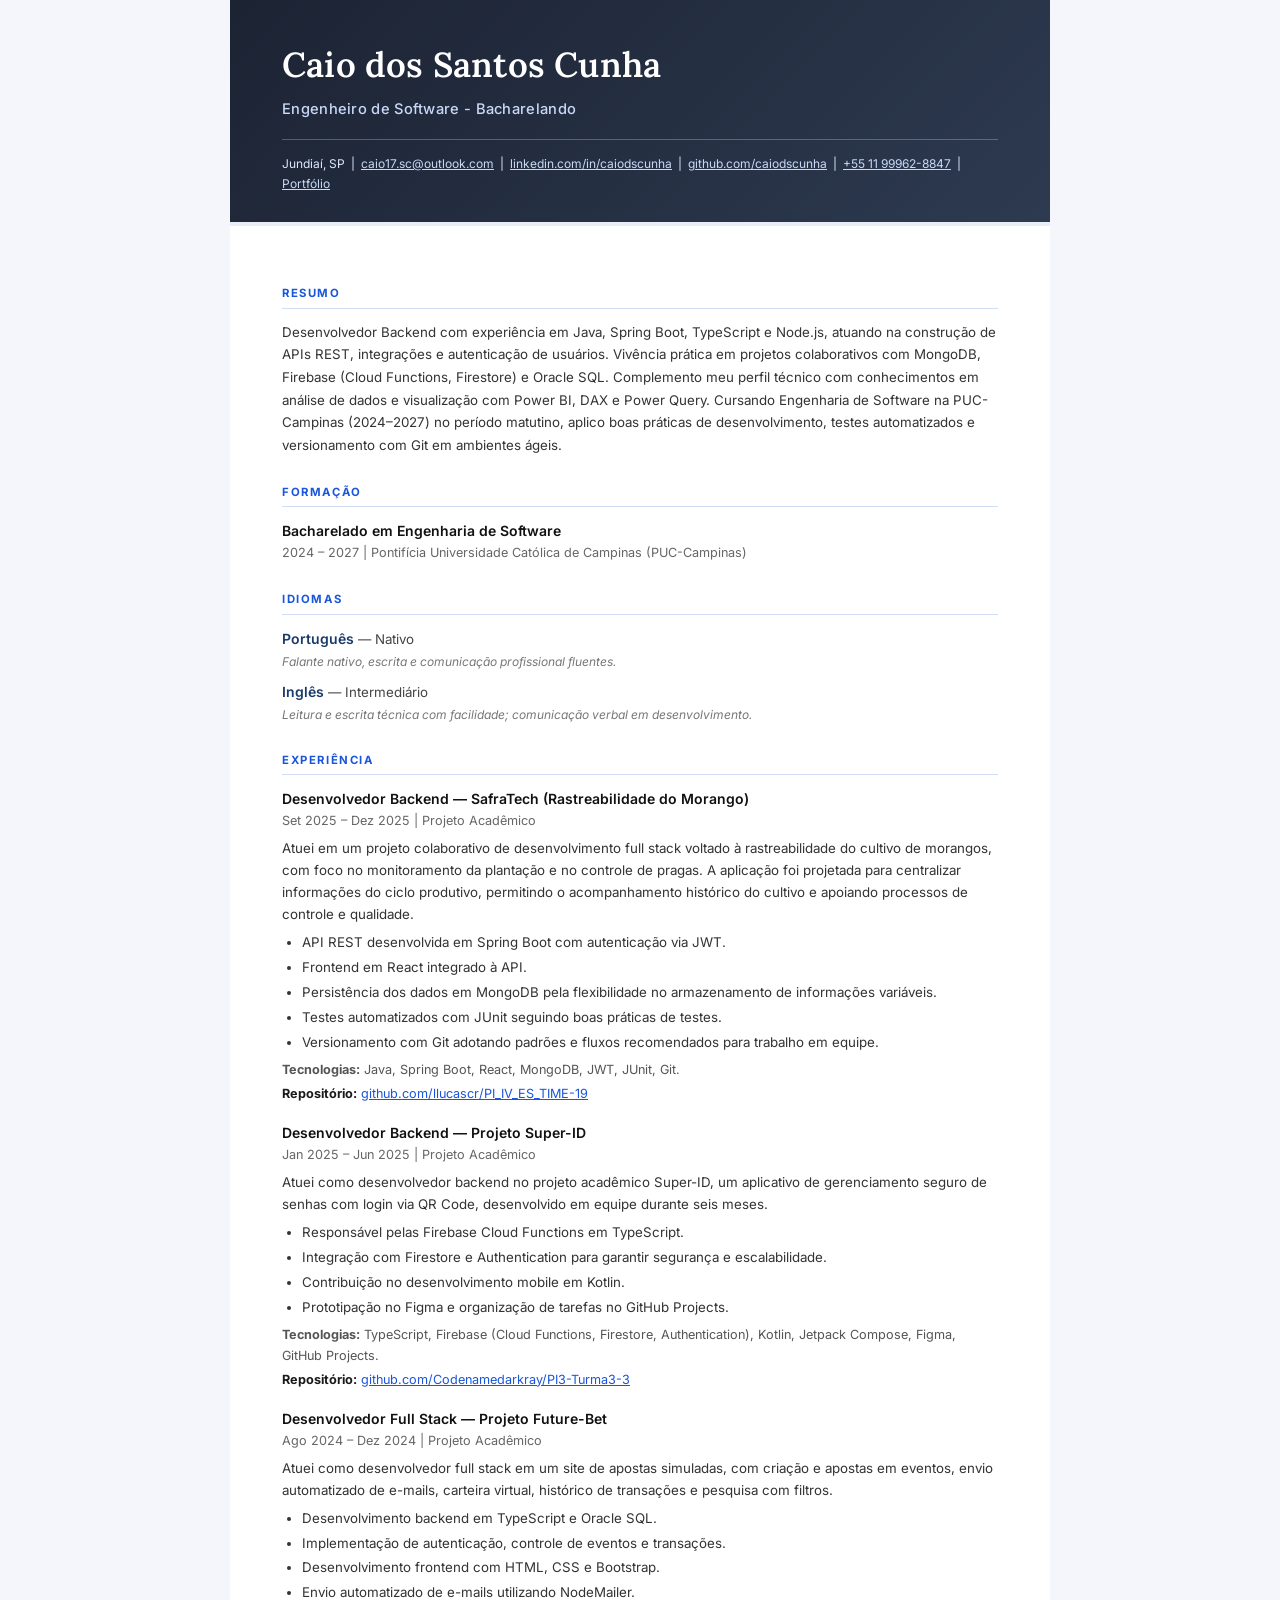
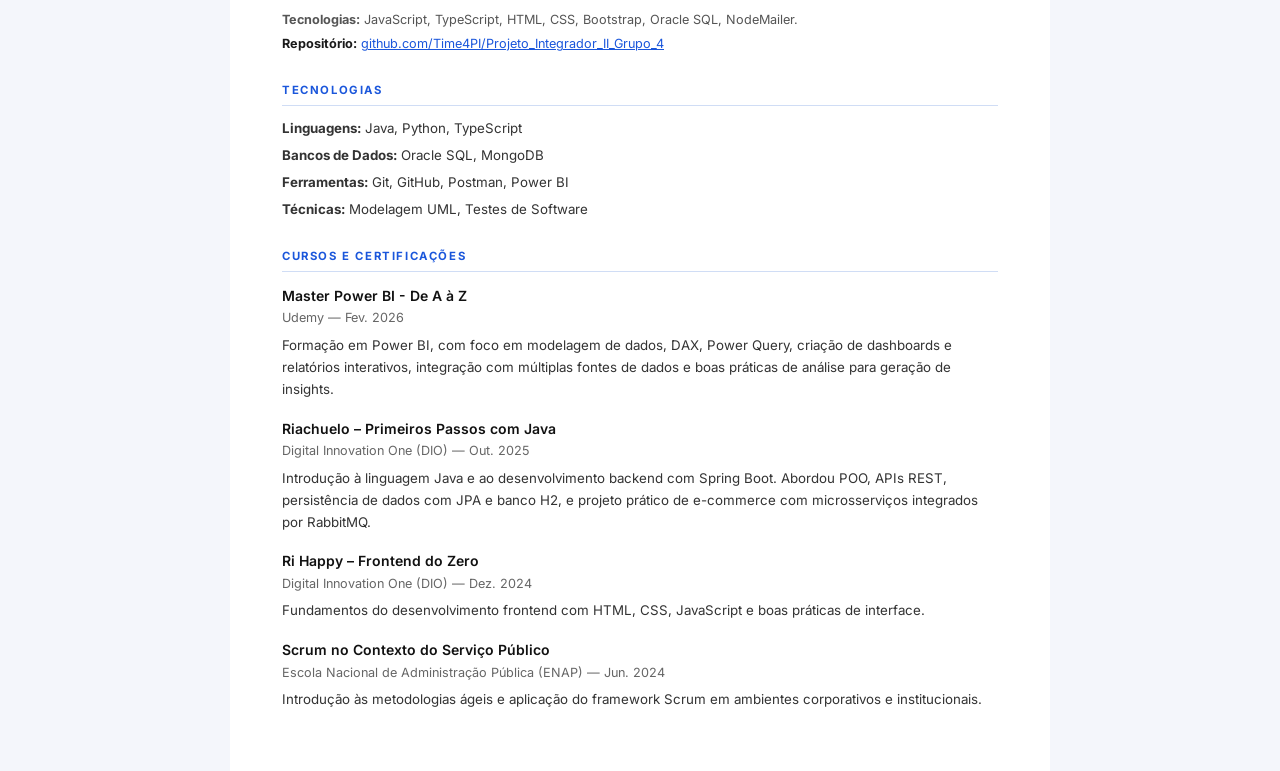
==== curriculo.html @ a4c6a760 "Add files via upload" ====
<!-- Para gerar PDF: https://www.ilovepdf.com/html-to-pdf -->
<!DOCTYPE html>
<html lang="pt-BR">

<head>
    <meta charset="UTF-8">
    <title>Caio Cunha - Currículo</title>
    <link
        href="https://fonts.googleapis.com/css2?family=Inter:wght@400;500;600;700&family=Lora:wght@400;600&display=swap"
        rel="stylesheet">

    <style>
        * {
            box-sizing: border-box;
            margin: 0;
            padding: 0;
        }

        body {
            font-family: 'Inter', Arial, sans-serif;
            font-size: 10.5pt;
            line-height: 1.65;
            color: #1a1a1a;
            background: #f4f6fb;
            max-width: 820px;
            margin: 0 auto;
        }

        /* ── CABEÇALHO ── */
        .header-block {
            background: linear-gradient(135deg, #1c2333 0%, #2d3a50 100%);
            color: #fff;
            padding: 36px 52px 28px;
            margin-bottom: 0;
        }

        .header-block h1 {
            font-family: 'Lora', Georgia, serif;
            font-size: 26pt;
            font-weight: 600;
            color: #fff;
            letter-spacing: 0.2px;
            margin-bottom: 4px;
        }

        .header-block .subtitle {
            font-size: 11pt;
            font-weight: 500;
            color: #c8d9f8;
            margin-bottom: 18px;
            letter-spacing: 0.3px;
        }

        /* CONTATO no cabeçalho */
        .contact {
            font-size: 9pt;
            color: #dce8ff;
            padding-top: 14px;
            border-top: 1px solid rgba(255, 255, 255, 0.25);
        }

        .contact a {
            color: #c8d9f8;
            text-decoration: underline;
        }

        /* ── CORPO PRINCIPAL ── */
        .main-content {
            background: #fff;
            padding: 32px 52px 44px;
            border-top: 4px solid #e8edf8;
        }

        /* ── SEÇÕES ── */
        h2 {
            font-family: 'Inter', Arial, sans-serif;
            font-size: 8.5pt;
            font-weight: 700;
            text-transform: uppercase;
            letter-spacing: 1.6px;
            color: #1a56db;
            border-bottom: 1.5px solid #d0ddf5;
            padding-bottom: 5px;
            margin-top: 26px;
            margin-bottom: 12px;
        }

        /* RESUMO */
        .resumo-text {
            font-size: 10pt;
            color: #333;
            line-height: 1.7;
        }

        /* FORMAÇÃO */
        .entry {
            margin-bottom: 16px;
        }

        .entry h3 {
            font-size: 10.5pt;
            font-weight: 600;
            color: #111;
            margin-bottom: 1px;
        }

        .entry .meta {
            font-size: 9.5pt;
            color: #666;
            margin-bottom: 6px;
        }

        .entry p {
            font-size: 10pt;
            color: #333;
            margin-bottom: 6px;
            line-height: 1.65;
        }

        .entry ul {
            padding-left: 20px;
            margin-bottom: 6px;
        }

        .entry ul li {
            font-size: 10pt;
            color: #333;
            margin-bottom: 3px;
        }

        .entry .tech {
            font-size: 9.5pt;
            color: #555;
            margin-top: 6px;
        }

        .entry .repo {
            font-size: 9.5pt;
            margin-top: 3px;
        }

        .entry .repo a {
            color: #1a56db;
            text-decoration: underline;
        }

        /* ── IDIOMAS ── */
        .lang-entry {
            margin-bottom: 8px;
        }

        .lang-name {
            font-size: 10.5pt;
            font-weight: 600;
            color: #1a3a6b;
        }

        .lang-level {
            font-size: 10pt;
            color: #444;
        }

        .lang-desc {
            font-size: 9pt;
            color: #777;
            font-style: italic;
            margin-top: 1px;
        }

        /* ── TECNOLOGIAS ── */
        .skills-block p {
            font-size: 10pt;
            color: #333;
            margin-bottom: 5px;
        }

        /* ── PRINT / PDF ── */
        @page {
            margin: 0;
        }

        @media print {
            body {
                background: #fff;
                max-width: 100%;
                margin: 0;
                padding: 0;
            }

            .header-block {
                padding: 24px 36px 20px;
                print-color-adjust: exact;
                -webkit-print-color-adjust: exact;
            }

            .main-content {
                padding: 20px 36px 30px;
            }

            a {
                color: inherit !important;
            }

            .entry .repo a {
                color: #1a56db !important;
            }

            .contact a {
                color: #c8d9f8 !important;
            }

            h2 {
                margin-top: 18px;
                letter-spacing: 0;
            }
        }
    </style>
</head>

<body>

    <!-- CABEÇALHO COLORIDO -->
    <div class="header-block">
        <h1>Caio dos Santos Cunha</h1>
        <div class="subtitle">Engenheiro de Software - Bacharelando</div>
        <div class="contact">
            Jundiaí, SP &nbsp;|&nbsp;
            <a href="mailto:caio17.sc@outlook.com">caio17.sc@outlook.com</a> &nbsp;|&nbsp;
            <a href="https://www.linkedin.com/in/caiodscunha" target="_blank">linkedin.com/in/caiodscunha</a>
            &nbsp;|&nbsp;
            <a href="https://github.com/caiodscunha" target="_blank">github.com/caiodscunha</a> &nbsp;|&nbsp;
            <a href="tel:+5511999628847">+55 11 99962-8847</a> &nbsp;|&nbsp;
            <a href="index.html" target="_blank">Portfólio</a>
        </div>
    </div>

    <!-- CONTEÚDO PRINCIPAL -->
    <div class="main-content">

        <h2>Resumo</h2>
        <p class="resumo-text">
            Desenvolvedor Backend com experiência em Java, Spring Boot, TypeScript e Node.js, atuando na construção de
            APIs REST, integrações e autenticação de usuários. Vivência prática em projetos colaborativos com MongoDB,
            Firebase (Cloud Functions, Firestore) e Oracle SQL. Complemento meu perfil técnico com conhecimentos em
            análise de dados e visualização com Power BI, DAX e Power Query. Cursando Engenharia de Software na
            PUC-Campinas (2024–2027) no período matutino, aplico boas práticas de desenvolvimento, testes automatizados
            e versionamento com Git em ambientes ágeis.
        </p>

        <h2>Formação</h2>
        <div class="entry">
            <h3>Bacharelado em Engenharia de Software</h3>
            <div class="meta">2024 – 2027 | Pontifícia Universidade Católica de Campinas (PUC-Campinas)</div>
        </div>

        <h2>Idiomas</h2>

        <div class="lang-entry">
            <span class="lang-name">Português</span>
            <span class="lang-level"> — Nativo</span>
            <div class="lang-desc">Falante nativo, escrita e comunicação profissional fluentes.</div>
        </div>

        <div class="lang-entry">
            <span class="lang-name">Inglês</span>
            <span class="lang-level"> — Intermediário</span>
            <div class="lang-desc">Leitura e escrita técnica com facilidade; comunicação verbal em desenvolvimento.
            </div>
        </div>

        <h2>Experiência</h2>

        <div class="entry">
            <h3>Desenvolvedor Backend — SafraTech (Rastreabilidade do Morango)</h3>
            <div class="meta">Set 2025 – Dez 2025 | Projeto Acadêmico</div>
            <p>
                Atuei em um projeto colaborativo de desenvolvimento full stack voltado à rastreabilidade do cultivo de
                morangos, com foco no monitoramento da plantação e no controle de pragas. A aplicação foi projetada
                para centralizar informações do ciclo produtivo, permitindo o acompanhamento histórico do cultivo e
                apoiando processos de controle e qualidade.
            </p>
            <ul>
                <li>API REST desenvolvida em Spring Boot com autenticação via JWT.</li>
                <li>Frontend em React integrado à API.</li>
                <li>Persistência dos dados em MongoDB pela flexibilidade no armazenamento de informações variáveis.</li>
                <li>Testes automatizados com JUnit seguindo boas práticas de testes.</li>
                <li>Versionamento com Git adotando padrões e fluxos recomendados para trabalho em equipe.</li>
            </ul>
            <div class="tech"><strong>Tecnologias:</strong> Java, Spring Boot, React, MongoDB, JWT, JUnit, Git.</div>
            <div class="repo"><strong>Repositório:</strong> <a href="https://github.com/llucascr/PI_IV_ES_TIME-19"
                    target="_blank">github.com/llucascr/PI_IV_ES_TIME-19</a></div>
        </div>

        <div class="entry" style="page-break-before: always;">
            <h3>Desenvolvedor Backend — Projeto Super-ID</h3>
            <div class="meta">Jan 2025 – Jun 2025 | Projeto Acadêmico</div>
            <p>
                Atuei como desenvolvedor backend no projeto acadêmico Super-ID, um aplicativo de gerenciamento seguro de
                senhas com login via QR Code, desenvolvido em equipe durante seis meses.
            </p>
            <ul>
                <li>Responsável pelas Firebase Cloud Functions em TypeScript.</li>
                <li>Integração com Firestore e Authentication para garantir segurança e escalabilidade.</li>
                <li>Contribuição no desenvolvimento mobile em Kotlin.</li>
                <li>Prototipação no Figma e organização de tarefas no GitHub Projects.</li>
            </ul>
            <div class="tech"><strong>Tecnologias:</strong> TypeScript, Firebase (Cloud Functions, Firestore,
                Authentication), Kotlin, Jetpack Compose, Figma, GitHub Projects.</div>
            <div class="repo"><strong>Repositório:</strong> <a href="https://github.com/Codenamedarkray/PI3-Turma3-3"
                    target="_blank">github.com/Codenamedarkray/PI3-Turma3-3</a></div>
        </div>

        <div class="entry" style="page-break-inside: avoid;">
            <h3>Desenvolvedor Full Stack — Projeto Future-Bet</h3>
            <div class="meta">Ago 2024 – Dez 2024 | Projeto Acadêmico</div>
            <p>
                Atuei como desenvolvedor full stack em um site de apostas simuladas, com criação e apostas em eventos,
                envio automatizado de e-mails, carteira virtual, histórico de transações e pesquisa com filtros.
            </p>
            <ul>
                <li>Desenvolvimento backend em TypeScript e Oracle SQL.</li>
                <li>Implementação de autenticação, controle de eventos e transações.</li>
                <li>Desenvolvimento frontend com HTML, CSS e Bootstrap.</li>
                <li>Envio automatizado de e-mails utilizando NodeMailer.</li>
            </ul>
            <div class="tech"><strong>Tecnologias:</strong> JavaScript, TypeScript, HTML, CSS, Bootstrap, Oracle SQL,
                NodeMailer.</div>
            <div class="repo"><strong>Repositório:</strong> <a
                    href="https://github.com/Time4PI/Projeto_Integrador_II_Grupo_4"
                    target="_blank">github.com/Time4PI/Projeto_Integrador_II_Grupo_4</a></div>
        </div>

        <h2>Tecnologias</h2>
        <div class="skills-block">
            <p><strong>Linguagens:</strong> Java, Python, TypeScript</p>
            <p><strong>Bancos de Dados:</strong> Oracle SQL, MongoDB</p>
            <p><strong>Ferramentas:</strong> Git, GitHub, Postman, Power BI</p>
            <p><strong>Técnicas:</strong> Modelagem UML, Testes de Software</p>
        </div>

        <h2>Cursos e Certificações</h2>

        <div class="entry">
            <h3>Master Power BI - De A à Z</h3>
            <div class="meta">Udemy — Fev. 2026</div>
            <p>Formação em Power BI, com foco em modelagem de dados, DAX, Power Query, criação de dashboards e
                relatórios interativos, integração com múltiplas fontes de dados e boas práticas de análise para geração
                de insights.</p>
        </div>

        <div class="entry">
            <h3>Riachuelo – Primeiros Passos com Java</h3>
            <div class="meta">Digital Innovation One (DIO) — Out. 2025</div>
            <p>
                Introdução à linguagem Java e ao desenvolvimento backend com Spring Boot. Abordou POO, APIs REST,
                persistência de dados com JPA e banco H2, e projeto prático de e-commerce com microsserviços integrados
                por RabbitMQ.
            </p>
        </div>

        <div class="entry">
            <h3>Ri Happy – Frontend do Zero</h3>
            <div class="meta">Digital Innovation One (DIO) — Dez. 2024</div>
            <p>Fundamentos do desenvolvimento frontend com HTML, CSS, JavaScript e boas práticas de interface.</p>
        </div>

        <div class="entry">
            <h3>Scrum no Contexto do Serviço Público</h3>
            <div class="meta">Escola Nacional de Administração Pública (ENAP) — Jun. 2024</div>
            <p>Introdução às metodologias ágeis e aplicação do framework Scrum em ambientes corporativos e
                institucionais.</p>
        </div>

    </div><!-- /main-content -->

</body>

</html>
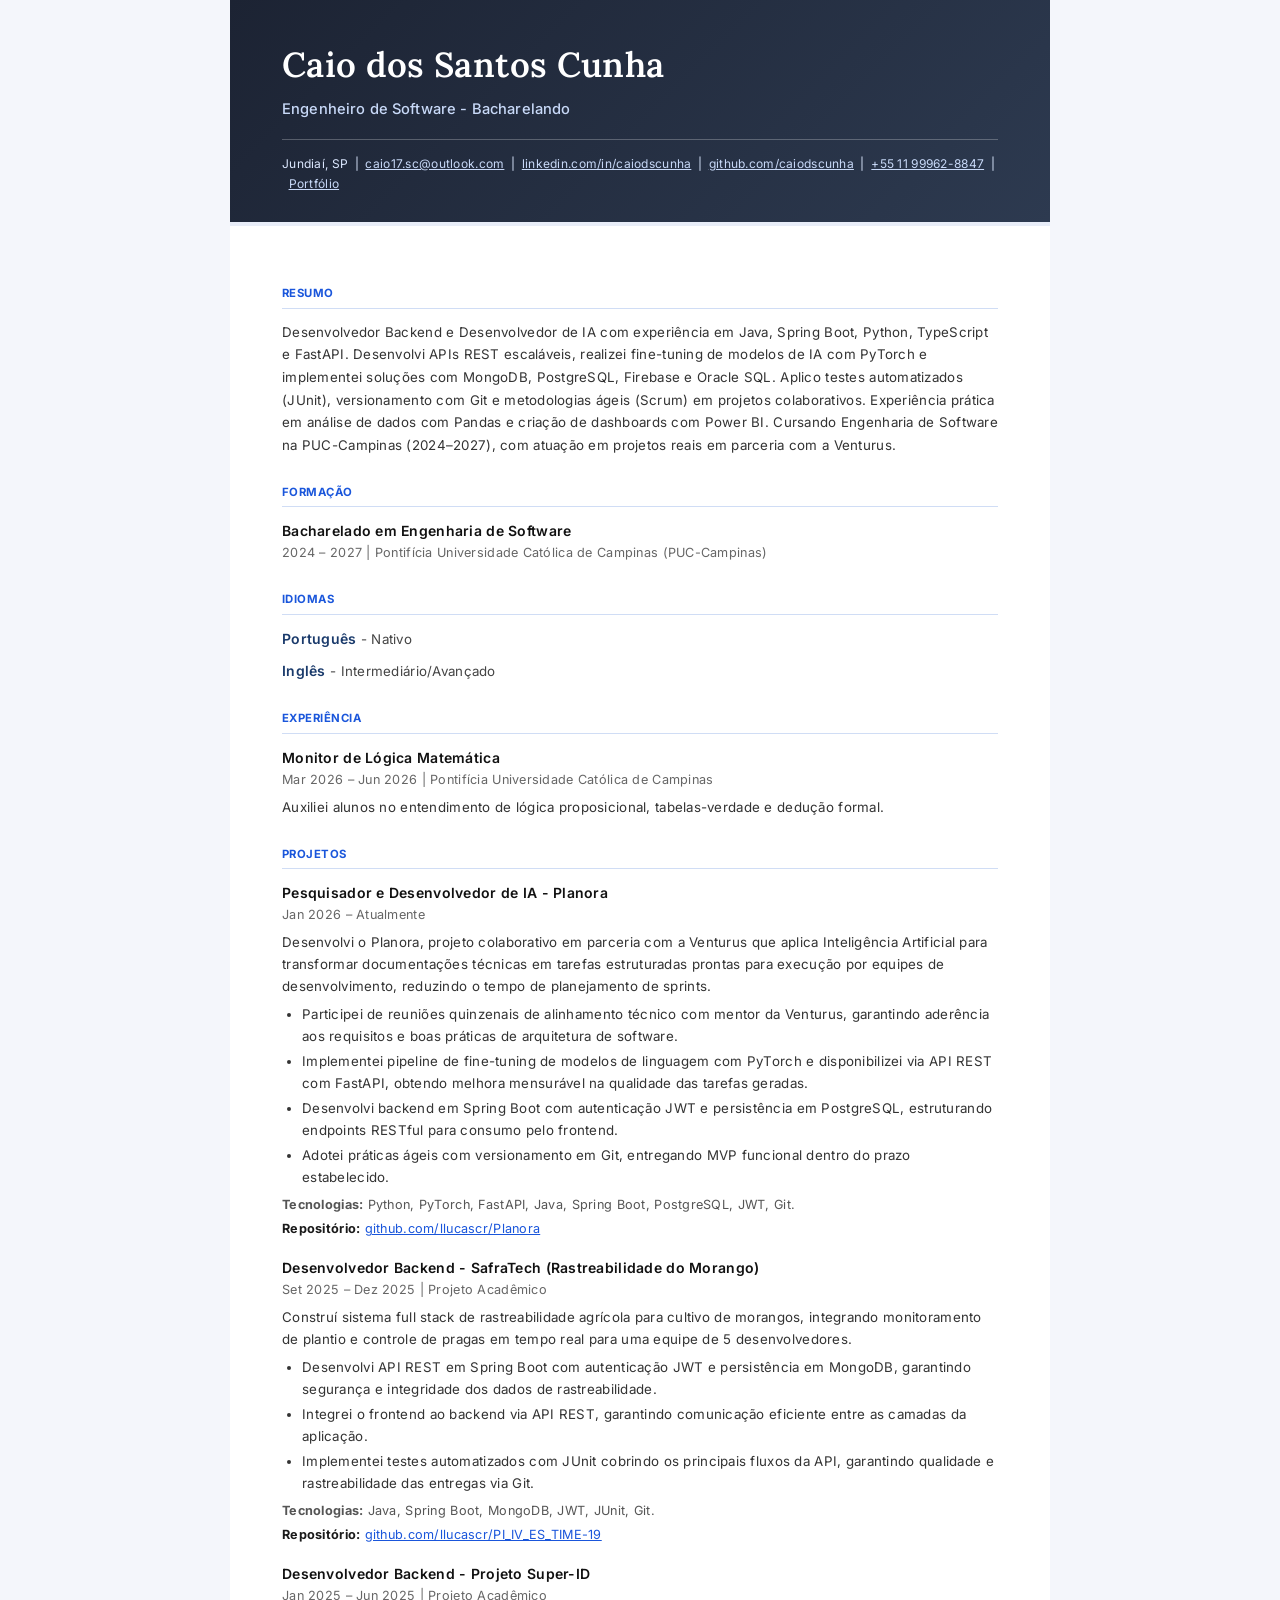
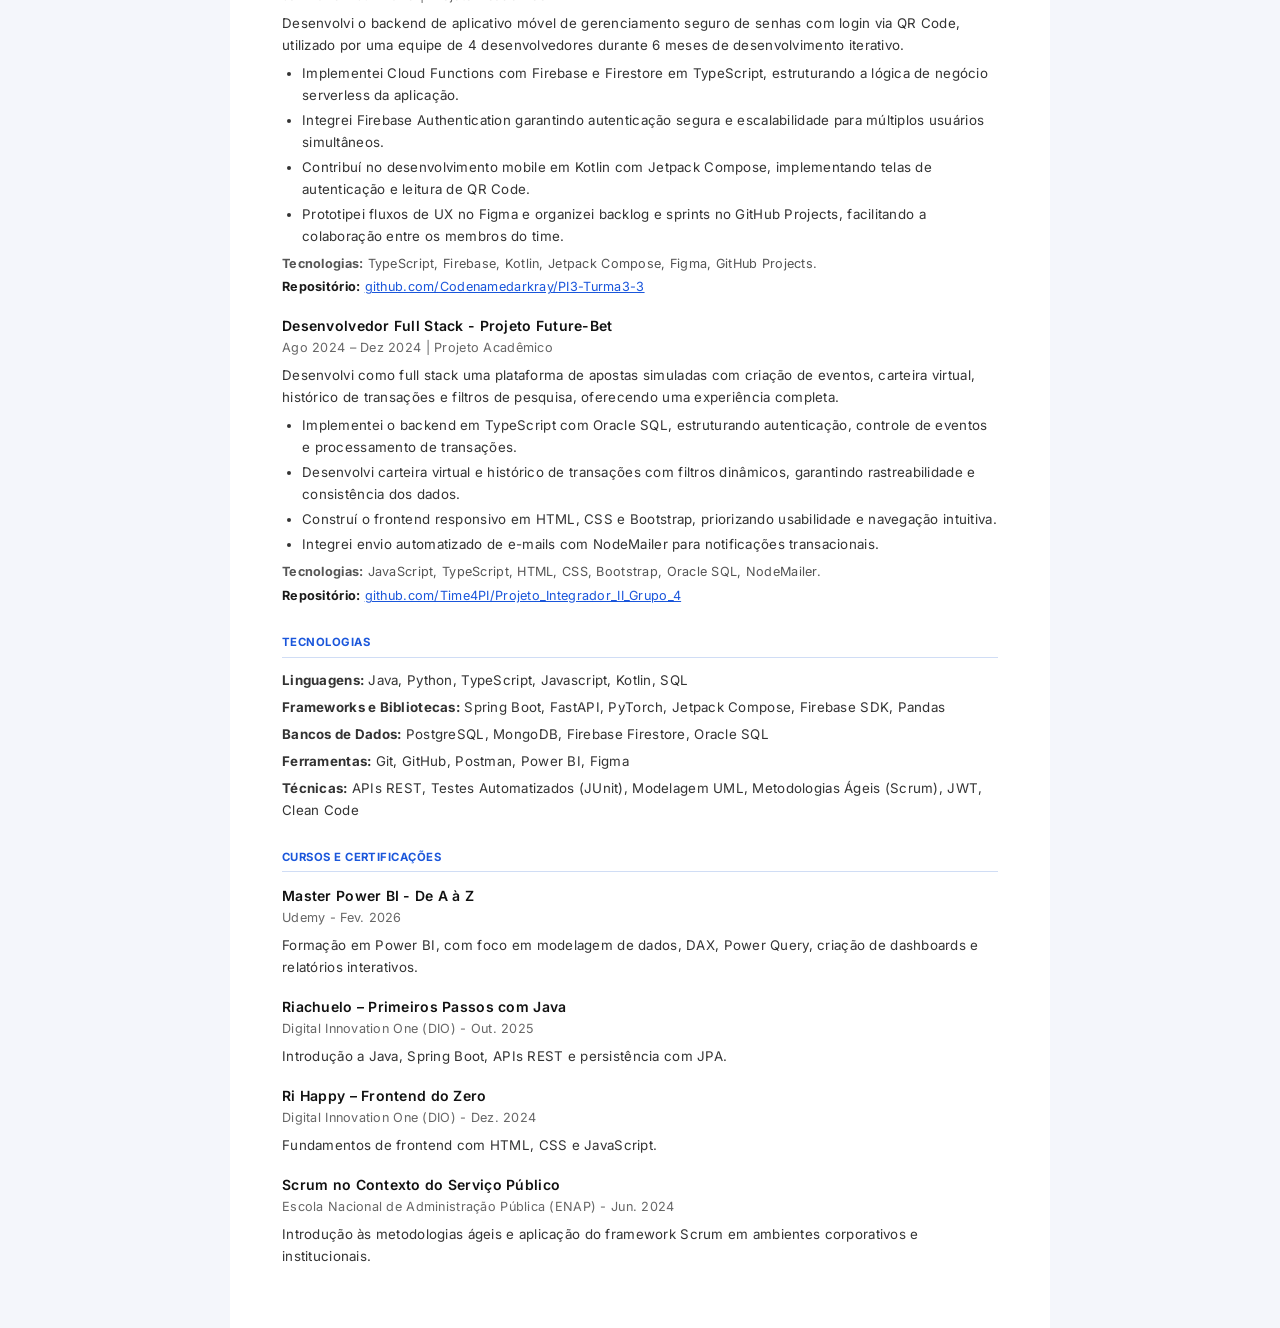
==== commit 5c6178dc: "Revise curriculum with new experiences and skills Updated the curriculum with new experiences, proje" ====
--- a/curriculo.html
+++ b/curriculo.html
@@ -24,6 +24,7 @@
             background: #f4f6fb;
             max-width: 820px;
             margin: 0 auto;
+            letter-spacing: 0.02em;
         }
 
         /* ── CABEÇALHO ── */
@@ -39,8 +40,8 @@
             font-size: 26pt;
             font-weight: 600;
             color: #fff;
-            letter-spacing: 0.2px;
             margin-bottom: 4px;
+            letter-spacing: 0.01em;
         }
 
         .header-block .subtitle {
@@ -48,7 +49,7 @@
             font-weight: 500;
             color: #c8d9f8;
             margin-bottom: 18px;
-            letter-spacing: 0.3px;
+            letter-spacing: 0.01em;
         }
 
         /* CONTATO no cabeçalho */
@@ -77,12 +78,12 @@
             font-size: 8.5pt;
             font-weight: 700;
             text-transform: uppercase;
-            letter-spacing: 1.6px;
             color: #1a56db;
             border-bottom: 1.5px solid #d0ddf5;
             padding-bottom: 5px;
             margin-top: 26px;
             margin-bottom: 12px;
+            letter-spacing: 0.04em;
         }
 
         /* RESUMO */
@@ -211,7 +212,6 @@
 
             h2 {
                 margin-top: 18px;
-                letter-spacing: 0;
             }
         }
     </style>
@@ -230,7 +230,7 @@
             &nbsp;|&nbsp;
             <a href="https://github.com/caiodscunha" target="_blank">github.com/caiodscunha</a> &nbsp;|&nbsp;
             <a href="tel:+5511999628847">+55 11 99962-8847</a> &nbsp;|&nbsp;
-            <a href="index.html" target="_blank">Portfólio</a>
+            <a href="https://caiodscunha.github.io/Portif-lio-Oficial/" target="_blank">Portfólio</a>
         </div>
     </div>
 
@@ -239,12 +239,7 @@
 
         <h2>Resumo</h2>
         <p class="resumo-text">
-            Desenvolvedor Backend com experiência em Java, Spring Boot, TypeScript e Node.js, atuando na construção de
-            APIs REST, integrações e autenticação de usuários. Vivência prática em projetos colaborativos com MongoDB,
-            Firebase (Cloud Functions, Firestore) e Oracle SQL. Complemento meu perfil técnico com conhecimentos em
-            análise de dados e visualização com Power BI, DAX e Power Query. Cursando Engenharia de Software na
-            PUC-Campinas (2024–2027) no período matutino, aplico boas práticas de desenvolvimento, testes automatizados
-            e versionamento com Git em ambientes ágeis.
+            Desenvolvedor Backend e Desenvolvedor de IA com experiência em Java, Spring Boot, Python, TypeScript e FastAPI. Desenvolvi APIs REST escaláveis, realizei fine-tuning de modelos de IA com PyTorch e implementei soluções com MongoDB, PostgreSQL, Firebase e Oracle SQL. Aplico testes automatizados (JUnit), versionamento com Git e metodologias ágeis (Scrum) em projetos colaborativos. Experiência prática em análise de dados com Pandas e criação de dashboards com Power BI. Cursando Engenharia de Software na PUC-Campinas (2024–2027), com atuação em projetos reais em parceria com a Venturus.
         </p>
 
         <h2>Formação</h2>
@@ -257,116 +252,126 @@
 
         <div class="lang-entry">
             <span class="lang-name">Português</span>
-            <span class="lang-level"> — Nativo</span>
-            <div class="lang-desc">Falante nativo, escrita e comunicação profissional fluentes.</div>
+            <span class="lang-level"> - Nativo</span>
         </div>
 
         <div class="lang-entry">
             <span class="lang-name">Inglês</span>
-            <span class="lang-level"> — Intermediário</span>
-            <div class="lang-desc">Leitura e escrita técnica com facilidade; comunicação verbal em desenvolvimento.
-            </div>
+            <span class="lang-level"> - Intermediário/Avançado</span>
         </div>
 
         <h2>Experiência</h2>
 
         <div class="entry">
-            <h3>Desenvolvedor Backend — SafraTech (Rastreabilidade do Morango)</h3>
+            <h3>Monitor de Lógica Matemática</h3>
+            <div class="meta">Mar 2026 – Jun 2026 | Pontifícia Universidade Católica de Campinas</div>
+            <p>
+                Auxiliei alunos no entendimento de lógica proposicional, tabelas-verdade e dedução formal.
+            </p>
+        </div>
+
+        <h2>Projetos</h2>
+
+        <div class="entry">
+            <h3>Pesquisador e Desenvolvedor de IA - Planora</h3>
+            <div class="meta">Jan 2026 – Atualmente</div>
+            <p>
+                Desenvolvi o Planora, projeto colaborativo em parceria com a Venturus que aplica Inteligência Artificial para transformar documentações técnicas em tarefas estruturadas prontas para execução por equipes de desenvolvimento, reduzindo o tempo de planejamento de sprints.
+            </p>
+            <ul>
+                <li>Participei de reuniões quinzenais de alinhamento técnico com mentor da Venturus, garantindo aderência aos requisitos e boas práticas de arquitetura de software.</li>
+                <li>Implementei pipeline de fine-tuning de modelos de linguagem com PyTorch e disponibilizei via API REST com FastAPI, obtendo melhora mensurável na qualidade das tarefas geradas.</li>
+                <li>Desenvolvi backend em Spring Boot com autenticação JWT e persistência em PostgreSQL, estruturando endpoints RESTful para consumo pelo frontend.</li>
+                <li>Adotei práticas ágeis com versionamento em Git, entregando MVP funcional dentro do prazo estabelecido.</li>
+            </ul>
+            <div class="tech"><strong>Tecnologias:</strong> Python, PyTorch, FastAPI, Java, Spring Boot, PostgreSQL, JWT, Git.</div>
+            <div class="repo"><strong>Repositório:</strong> <a href="https://github.com/llucascr/Planora"
+                    target="_blank">github.com/llucascr/Planora</a></div>
+        </div>
+
+        <div class="entry" style="page-break-inside: avoid;">
+            <h3>Desenvolvedor Backend - SafraTech (Rastreabilidade do Morango)</h3>
             <div class="meta">Set 2025 – Dez 2025 | Projeto Acadêmico</div>
             <p>
-                Atuei em um projeto colaborativo de desenvolvimento full stack voltado à rastreabilidade do cultivo de
-                morangos, com foco no monitoramento da plantação e no controle de pragas. A aplicação foi projetada
-                para centralizar informações do ciclo produtivo, permitindo o acompanhamento histórico do cultivo e
-                apoiando processos de controle e qualidade.
+                Construí sistema full stack de rastreabilidade agrícola para cultivo de morangos, integrando monitoramento de plantio e controle de pragas em tempo real para uma equipe de 5 desenvolvedores.
             </p>
             <ul>
-                <li>API REST desenvolvida em Spring Boot com autenticação via JWT.</li>
-                <li>Frontend em React integrado à API.</li>
-                <li>Persistência dos dados em MongoDB pela flexibilidade no armazenamento de informações variáveis.</li>
-                <li>Testes automatizados com JUnit seguindo boas práticas de testes.</li>
-                <li>Versionamento com Git adotando padrões e fluxos recomendados para trabalho em equipe.</li>
+                <li>Desenvolvi API REST em Spring Boot com autenticação JWT e persistência em MongoDB, garantindo segurança e integridade dos dados de rastreabilidade.</li>
+                <li>Integrei o frontend ao backend via API REST, garantindo comunicação eficiente entre as camadas da aplicação.</li>
+                <li>Implementei testes automatizados com JUnit cobrindo os principais fluxos da API, garantindo qualidade e rastreabilidade das entregas via Git.</li>
             </ul>
-            <div class="tech"><strong>Tecnologias:</strong> Java, Spring Boot, React, MongoDB, JWT, JUnit, Git.</div>
+            <div class="tech"><strong>Tecnologias:</strong> Java, Spring Boot, MongoDB, JWT, JUnit, Git.</div>
             <div class="repo"><strong>Repositório:</strong> <a href="https://github.com/llucascr/PI_IV_ES_TIME-19"
                     target="_blank">github.com/llucascr/PI_IV_ES_TIME-19</a></div>
         </div>
 
-        <div class="entry" style="page-break-before: always;">
-            <h3>Desenvolvedor Backend — Projeto Super-ID</h3>
+        <div class="entry">
+            <h3>Desenvolvedor Backend - Projeto Super-ID</h3>
             <div class="meta">Jan 2025 – Jun 2025 | Projeto Acadêmico</div>
             <p>
-                Atuei como desenvolvedor backend no projeto acadêmico Super-ID, um aplicativo de gerenciamento seguro de
-                senhas com login via QR Code, desenvolvido em equipe durante seis meses.
+                Desenvolvi o backend de aplicativo móvel de gerenciamento seguro de senhas com login via QR Code, utilizado por uma equipe de 4 desenvolvedores durante 6 meses de desenvolvimento iterativo.
             </p>
             <ul>
-                <li>Responsável pelas Firebase Cloud Functions em TypeScript.</li>
-                <li>Integração com Firestore e Authentication para garantir segurança e escalabilidade.</li>
-                <li>Contribuição no desenvolvimento mobile em Kotlin.</li>
-                <li>Prototipação no Figma e organização de tarefas no GitHub Projects.</li>
+                <li>Implementei Cloud Functions com Firebase e Firestore em TypeScript, estruturando a lógica de negócio serverless da aplicação.</li>
+                <li>Integrei Firebase Authentication garantindo autenticação segura e escalabilidade para múltiplos usuários simultâneos.</li>
+                <li>Contribuí no desenvolvimento mobile em Kotlin com Jetpack Compose, implementando telas de autenticação e leitura de QR Code.</li>
+                <li>Prototipei fluxos de UX no Figma e organizei backlog e sprints no GitHub Projects, facilitando a colaboração entre os membros do time.</li>
             </ul>
-            <div class="tech"><strong>Tecnologias:</strong> TypeScript, Firebase (Cloud Functions, Firestore,
-                Authentication), Kotlin, Jetpack Compose, Figma, GitHub Projects.</div>
+            <div class="tech"><strong>Tecnologias:</strong> TypeScript, Firebase, Kotlin, Jetpack Compose, Figma, GitHub Projects.</div>
             <div class="repo"><strong>Repositório:</strong> <a href="https://github.com/Codenamedarkray/PI3-Turma3-3"
                     target="_blank">github.com/Codenamedarkray/PI3-Turma3-3</a></div>
         </div>
 
         <div class="entry" style="page-break-inside: avoid;">
-            <h3>Desenvolvedor Full Stack — Projeto Future-Bet</h3>
+            <h3>Desenvolvedor Full Stack - Projeto Future-Bet</h3>
             <div class="meta">Ago 2024 – Dez 2024 | Projeto Acadêmico</div>
             <p>
-                Atuei como desenvolvedor full stack em um site de apostas simuladas, com criação e apostas em eventos,
-                envio automatizado de e-mails, carteira virtual, histórico de transações e pesquisa com filtros.
+                Desenvolvi como full stack uma plataforma de apostas simuladas com criação de eventos, carteira virtual, histórico de transações e filtros de pesquisa, oferecendo uma experiência completa.
             </p>
             <ul>
-                <li>Desenvolvimento backend em TypeScript e Oracle SQL.</li>
-                <li>Implementação de autenticação, controle de eventos e transações.</li>
-                <li>Desenvolvimento frontend com HTML, CSS e Bootstrap.</li>
-                <li>Envio automatizado de e-mails utilizando NodeMailer.</li>
+                <li>Implementei o backend em TypeScript com Oracle SQL, estruturando autenticação, controle de eventos e processamento de transações.</li>
+                <li>Desenvolvi carteira virtual e histórico de transações com filtros dinâmicos, garantindo rastreabilidade e consistência dos dados.</li>
+                <li>Construí o frontend responsivo em HTML, CSS e Bootstrap, priorizando usabilidade e navegação intuitiva.</li>
+                <li>Integrei envio automatizado de e-mails com NodeMailer para notificações transacionais.</li>
             </ul>
-            <div class="tech"><strong>Tecnologias:</strong> JavaScript, TypeScript, HTML, CSS, Bootstrap, Oracle SQL,
-                NodeMailer.</div>
-            <div class="repo"><strong>Repositório:</strong> <a
-                    href="https://github.com/Time4PI/Projeto_Integrador_II_Grupo_4"
+            <div class="tech"><strong>Tecnologias:</strong> JavaScript, TypeScript, HTML, CSS, Bootstrap, Oracle SQL, NodeMailer.</div>
+            <div class="repo"><strong>Repositório:</strong> <a href="https://github.com/Time4PI/Projeto_Integrador_II_Grupo_4"
                     target="_blank">github.com/Time4PI/Projeto_Integrador_II_Grupo_4</a></div>
         </div>
 
         <h2>Tecnologias</h2>
         <div class="skills-block">
-            <p><strong>Linguagens:</strong> Java, Python, TypeScript</p>
-            <p><strong>Bancos de Dados:</strong> Oracle SQL, MongoDB</p>
-            <p><strong>Ferramentas:</strong> Git, GitHub, Postman, Power BI</p>
-            <p><strong>Técnicas:</strong> Modelagem UML, Testes de Software</p>
+            <p><strong>Linguagens:</strong> Java, Python, TypeScript, Javascript, Kotlin, SQL</p>
+            <p><strong>Frameworks e Bibliotecas:</strong> Spring Boot, FastAPI, PyTorch, Jetpack Compose, Firebase SDK, Pandas</p>
+            <p><strong>Bancos de Dados:</strong> PostgreSQL, MongoDB, Firebase Firestore, Oracle SQL</p>
+            <p><strong>Ferramentas:</strong> Git, GitHub, Postman, Power BI, Figma</p>
+            <p><strong>Técnicas:</strong> APIs REST, Testes Automatizados (JUnit), Modelagem UML, Metodologias Ágeis (Scrum), JWT, Clean Code</p>
         </div>
 
         <h2>Cursos e Certificações</h2>
 
         <div class="entry">
             <h3>Master Power BI - De A à Z</h3>
-            <div class="meta">Udemy — Fev. 2026</div>
+            <div class="meta">Udemy - Fev. 2026</div>
             <p>Formação em Power BI, com foco em modelagem de dados, DAX, Power Query, criação de dashboards e
-                relatórios interativos, integração com múltiplas fontes de dados e boas práticas de análise para geração
-                de insights.</p>
+                relatórios interativos.</p>
         </div>
 
         <div class="entry">
             <h3>Riachuelo – Primeiros Passos com Java</h3>
-            <div class="meta">Digital Innovation One (DIO) — Out. 2025</div>
-            <p>
-                Introdução à linguagem Java e ao desenvolvimento backend com Spring Boot. Abordou POO, APIs REST,
-                persistência de dados com JPA e banco H2, e projeto prático de e-commerce com microsserviços integrados
-                por RabbitMQ.
-            </p>
+            <div class="meta">Digital Innovation One (DIO) - Out. 2025</div>
+            <p>Introdução a Java, Spring Boot, APIs REST e persistência com JPA.</p>
         </div>
 
         <div class="entry">
             <h3>Ri Happy – Frontend do Zero</h3>
-            <div class="meta">Digital Innovation One (DIO) — Dez. 2024</div>
-            <p>Fundamentos do desenvolvimento frontend com HTML, CSS, JavaScript e boas práticas de interface.</p>
+            <div class="meta">Digital Innovation One (DIO) - Dez. 2024</div>
+            <p>Fundamentos de frontend com HTML, CSS e JavaScript.</p>
         </div>
 
         <div class="entry">
             <h3>Scrum no Contexto do Serviço Público</h3>
-            <div class="meta">Escola Nacional de Administração Pública (ENAP) — Jun. 2024</div>
+            <div class="meta">Escola Nacional de Administração Pública (ENAP) - Jun. 2024</div>
             <p>Introdução às metodologias ágeis e aplicação do framework Scrum em ambientes corporativos e
                 institucionais.</p>
         </div>
@@ -375,4 +380,4 @@
 
 </body>
 
-</html>+</html>
